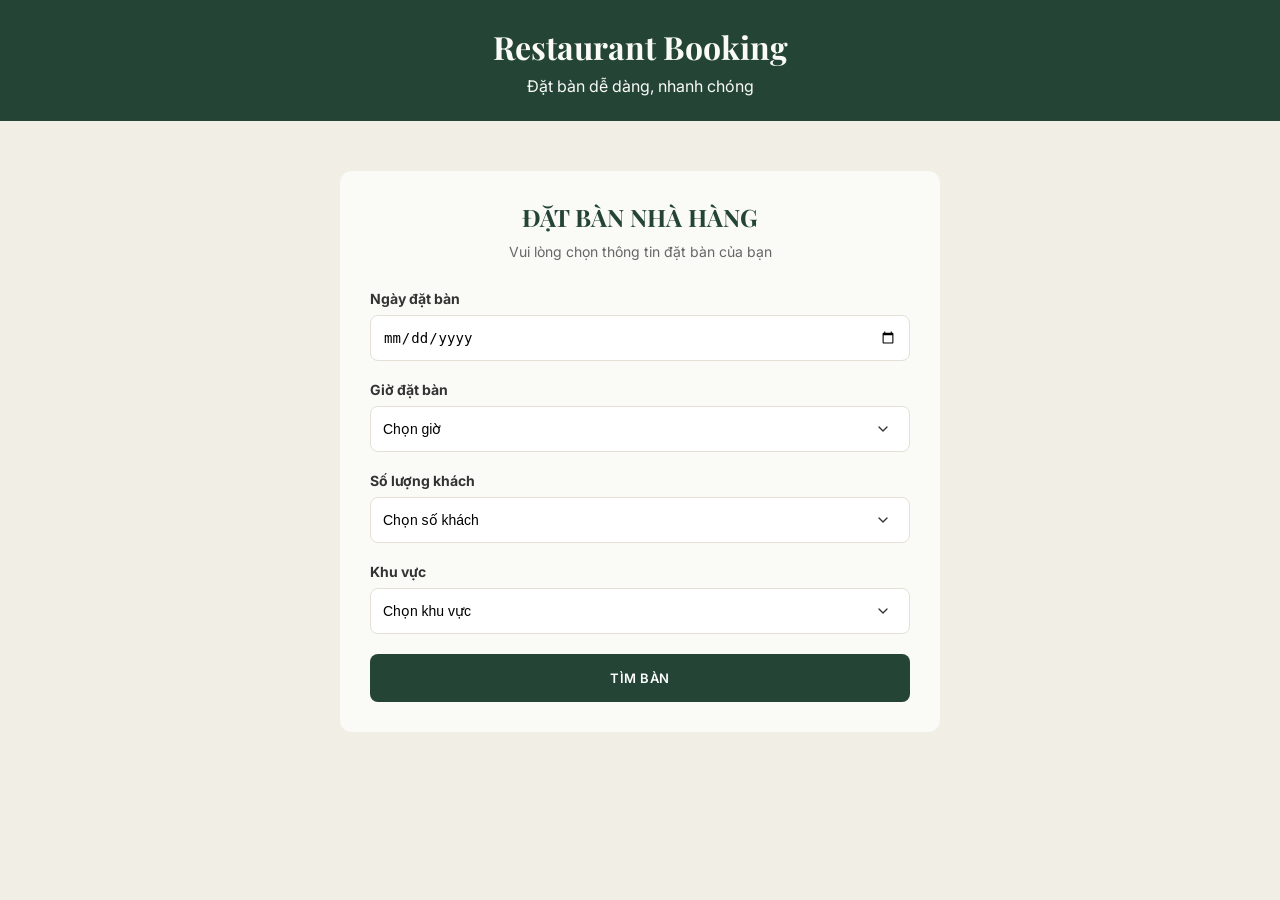
==== pages/booking.html @ fe709973 "Add files via upload" ====
<!DOCTYPE html>
<html lang="vi">
<head>
    <meta charset="UTF-8">
    <meta name="viewport" content="width=device-width, initial-scale=1.0">
    <title>Đặt bàn - Restaurant Booking</title>

    <link rel="stylesheet" href="../css/style.css">
</head>

<body>

    <header class="booking-header">
        <h1>Restaurant Booking</h1>
        <p>Đặt bàn dễ dàng, nhanh chóng</p>
    </header>

    <main class="booking-container">

        <div class="booking-title">
            <h2>ĐẶT BÀN NHÀ HÀNG</h2>
            <p>Vui lòng chọn thông tin đặt bàn của bạn</p>
        </div>

        <form class="booking-form">

            <div class="form-group">
                <label for="booking-date">Ngày đặt bàn</label>
                <input type="date" id="booking-date">
            </div>

            <div class="form-group">
                <label for="booking-time">Giờ đặt bàn</label>
                <select id="booking-time">
                    <option value="">Chọn giờ</option>
                    <option>10:00</option>
                    <option>11:00</option>
                    <option>12:00</option>
                    <option>13:00</option>
                    <option>17:00</option>
                    <option>18:00</option>
                    <option>19:00</option>
                    <option>20:00</option>
                </select>
            </div>

            <div class="form-group">
                <label for="guest-number">Số lượng khách</label>
                <select id="guest-number">
                    <option value="">Chọn số khách</option>
                    <option>1 - 2 người</option>
                    <option>3 - 4 người</option>
                    <option>5 - 6 người</option>
                    <option>7 - 8 người</option>
                    <option>Trên 8 người</option>
                </select>
            </div>

            <div class="form-group">
                <label for="booking-area">Khu vực</label>
                <select id="booking-area">
                    <option value="">Chọn khu vực</option>
                    <option>Trong nhà</option>
                    <option>Ngoài trời</option>
                    <option>Phòng riêng</option>
                </select>
            </div>

            <button type="button" class="search-btn">
                TÌM BÀN
            </button>

        </form>

    </main>

    <script src="../js/app.js"></script>
    <script src="../js/booking.js"></script>

</body>
</html>
---- css/style.css ----
@import url('https://fonts.googleapis.com/css2?family=Inter:wght@400;500;600;700&family=Playfair+Display:wght@400;500;600;700&display=swap');

/* Cai dat chung */
* {
    margin: 0;
    padding: 0;
    box-sizing: border-box;
}

body {
    font-family: 'Inter', sans-serif;
    background-color: #F1EEE5;
    color: #333333;
}

/* Phan dau trang */
header {
    background-color: #244536;
    color: white;
    text-align: center;
    padding: 25px;
}

header h1 {
    margin-bottom: 8px;
}

/* Noi dung chinh */
.welcome {
    text-align: center;
    padding: 100px 20px;
}

.welcome h2 {
    color: #244536;
    margin-bottom: 15px;
}

.welcome p {
    margin-bottom: 30px;
}

/* Nut dat ban */
.btn {
    display: inline-block;
    background-color: #244536;
    color: white;
    padding: 14px 28px;
    text-decoration: none;
    border-radius: 8px;
}

.btn:hover {
    background-color: #365C49;
}


/* Giao dien UI-01: Booking Screen */

.booking-header {
    background-color: #244536;
    color: #FAFAF7;
    padding: 25px;
    text-align: center;
}

.booking-header h1 {
    font-family: 'Playfair Display', serif;
    margin-bottom: 8px;
}

.booking-container {
    max-width: 600px;
    margin: 50px auto;
    padding: 30px;
    background-color: #FAFAF7;
    border-radius: 12px;
}

.booking-title {
    text-align: center;
    margin-bottom: 30px;
}

.booking-title h2 {
    color: #244536;
    font-family: 'Playfair Display', serif;
    margin-bottom: 10px;
}

.booking-title p {
    color: #666666;
    font-size: 14px;
}

.booking-form {
    display: flex;
    flex-direction: column;
    gap: 20px;
}

.form-group {
    display: flex;
    flex-direction: column;
    gap: 8px;
}

.form-group label {
    font-size: 14px;
    font-weight: bold;
}

.form-group input,
.form-group select {
    width: 100%;
    height: 46px;
    padding: 0 12px;
    border: 1px solid #E5E0D6;
    border-radius: 8px;
    background-color: #FFFFFF;
    font-size: 14px;
}

.search-btn {
    width: 100%;
    height: 48px;
    padding: 0 16px;
    border: none;
    border-radius: 8px;
    background-color: #244536;
    color: white;
    font-family: 'Inter', sans-serif;
    font-size: 13px;
    font-weight: 600;
    letter-spacing: 0.5px;
    cursor: pointer;
    display: flex;
    align-items: center;
    justify-content: center;
}

.search-btn:hover {
    background-color: #365C49;
}


.search-btn:hover {
    background-color: #365C49;
}

/* Hien thi tren dien thoai */

@media (max-width: 600px) {
    .booking-container {
        margin: 25px 16px;
        padding: 22px 16px;
    }

    .booking-title h2 {
        font-size: 20px;
    }
}

.form-group select {
    appearance: none;
    -webkit-appearance: none;
    background-image: url("data:image/svg+xml,%3Csvg xmlns='http://www.w3.org/2000/svg' width='16' height='16' viewBox='0 0 24 24' fill='none' stroke='%23333333' stroke-width='2' stroke-linecap='round' stroke-linejoin='round'%3E%3Cpath d='m6 9 6 6 6-6'/%3E%3C/svg%3E");
    background-repeat: no-repeat;
    background-position: right 18px center;
    background-size: 16px;
    padding-right: 40px;
}


/* Giao dien UI-02: Table Map */

.map-container {
    width: calc(100% - 80px);
    max-width: 1000px;
    box-sizing: border-box;
    margin: 40px auto;
    padding: 35px 45px;
    background-color: #FAFAF7;
    border-radius: 12px;
}

.map-title {
    text-align: center;
    margin-bottom: 25px;
}

.map-title h2 {
    color: #244536;
    margin-bottom: 10px;
    font-family: 'Playfair Display', serif;
}

.map-title p {
    color: #666666;
    font-size: 14px;
}

/* Chu thich mau sac */
.table-legend {
    display: flex;
    justify-content: center;
    flex-wrap: wrap;
    gap: 20px;
    margin-bottom: 30px;
    font-size: 13px;
}

.table-legend span {
    display: flex;
    align-items: center;
    gap: 6px;
}

.table-legend i {
    width: 12px;
    height: 12px;
    border-radius: 50%;
}

.green { background-color: #2E9D58; }
.yellow { background-color: #EABF32; }
.red { background-color: #D94343; }

/* Cac ban */
.table-list {
    width: 100%;
    min-height: 400px;
    box-sizing: border-box;

    display: grid;
    grid-template-columns: repeat(3, 1fr);
    grid-template-rows: repeat(3, 1fr);

    justify-items: center;
    align-items: center;

    column-gap: 30px;
    row-gap: 25px;
    padding: 25px 60px;
}

.table {
    width: 100px;
    height: 72px;
    box-sizing: border-box;

    display: flex;
    justify-content: center;
    align-items: center;

    padding: 0;
    border-radius: 10px;

    font-family: 'Inter', sans-serif;
    font-size: 14px;
    font-weight: 600;
    cursor: pointer;
}

.table small {
    display: block;
    margin-top: 5px;
    font-size: 12px;
    font-weight: normal;
}

.available { background-color: #2E9D58; }
.reserved {
    background-color: #EABF32;
    cursor: not-allowed;
}
.occupied {
    background-color: #D94343;
    cursor: not-allowed;
}

.table.selected {
    outline: 3px solid #244536;
    outline-offset: 3px;
}

/* Thong tin ban */
.selected-table {
    margin-top: 35px;
    padding: 20px;
    background-color: #F1EEE5;
    border-radius: 10px;
}

.selected-table h3 {
    color: #244536;
    margin-bottom: 12px;
    font-family: 'Playfair Display', serif;
}

.selected-table p {
    margin-bottom: 20px;
    font-size: 14px;
}

#continue-btn {
    width: 100%;
    height: 54px;
    margin-top: 22px;

    border: none;
    border-radius: 9px;

    background: #244536;
    color: #FFFFFF;

    font-family: 'Inter', sans-serif;
    font-size: 14px;
    font-weight: 700;
    letter-spacing: 0.8px;

    cursor: pointer;
    box-shadow: 0 4px 10px rgba(36, 69, 54, 0.18);
    transition: all 0.2s ease;
}

#continue-btn:hover {
    background: #355E49;
    transform: translateY(-2px);
    box-shadow: 0 6px 14px rgba(36, 69, 54, 0.25);
}

#continue-btn:active {
    transform: translateY(0);
    box-shadow: none;
}

#continue-btn:disabled {
    background: #A9B2AC;
    cursor: not-allowed;
    box-shadow: none;
}

/* Responsive */
@media (max-width: 600px) {
    .map-container {
        width: calc(100% - 24px);
        margin: 20px auto;
        padding: 20px 16px;
    }

    .table-list {
        min-height: 320px;
        padding: 20px 5px;
        gap: 15px;
    }

    .table {
        width: 72px;
        height: 54px;
    }
}


/* Giao dien UI-03: Reservation Form */

.reservation-container {
    max-width: 600px;
    margin: 40px auto;
    padding: 30px;
    background-color: #FAFAF7;
    border-radius: 12px;
}

.reservation-title {
    text-align: center;
    margin-bottom: 25px;
}

.reservation-title h2 {
    color: #244536;
    font-family: 'Playfair Display', serif;
    margin-bottom: 10px;
}

.reservation-title p {
    color: #666666;
    font-size: 14px;
}

.table-detail {
    background-color: #F1EEE5;
    padding: 18px;
    border-radius: 8px;
    margin-bottom: 25px;
}

.table-detail h3 {
    color: #244536;
    margin-bottom: 8px;
    font-family: 'Playfair Display', serif;
}

.table-detail p {
    font-size: 14px;
}

.form-group textarea {
    width: 100%;
    padding: 12px;
    border: 1px solid #E5E0D6;
    border-radius: 8px;
    font-family: 'Inter', sans-serif;
    font-size: 14px;
    resize: vertical;
    margin-bottom: 12px;
}

@media (max-width: 600px) {
    .reservation-container {
        margin: 25px 16px;
        padding: 22px 16px;
    }
}


/* Giao dien UI-04: Confirmation */

.confirmation-container {
    max-width: 600px;
    margin: 40px auto;
    padding: 30px;
    background-color: #FAFAF7;
    border-radius: 12px;
    text-align: center;
}

.success-icon {
    width: 55px;
    height: 55px;
    margin: 0 auto 15px;
    background-color: #2E9D58;
    color: white;
    border-radius: 50%;
    font-size: 32px;
    display: flex;
    align-items: center;
    justify-content: center;
}

.confirmation-title h2 {
    color: #244536;
    font-family: 'Playfair Display', serif;
    margin-bottom: 10px;
}

.confirmation-title p {
    font-size: 14px;
    color: #666666;
}

.qr-section {
    margin: 25px 0;
    padding: 20px;
    background-color: #F1EEE5;
    border-radius: 10px;
}

.qr-section h3,
.confirmation-info h3 {
    color: #244536;
    font-family: 'Playfair Display', serif;
    margin-bottom: 15px;
}

.qr-section img {
    width: 170px;
    height: 170px;
    margin: 10px auto;
    display: block;
}

.qr-section p {
    font-size: 13px;
    margin-bottom: 5px;
}

.confirmation-info {
    text-align: left;
    padding: 20px;
    border: 1px solid #E5E0D6;
    border-radius: 10px;
}

.confirmation-info p {
    font-size: 14px;
    margin: 12px 0;
}

.confirmation-buttons {
    display: flex;
    flex-direction: column;
    gap: 12px;
    margin-top: 25px;
}

.confirmation-buttons .search-btn {
    text-decoration: none;
}

.home-btn {
    display: flex;
    align-items: center;
    justify-content: center;
    height: 48px;
    border: 1px solid #244536;
    border-radius: 8px;
    color: #244536;
    text-decoration: none;
    font-size: 13px;
    font-weight: 600;
}

@media (max-width: 600px) {
    .confirmation-container {
        margin: 25px 16px;
        padding: 22px 16px;
    }
}


/* Giao dien UI-05: My Reservation */

.my-reservation-container {
    max-width: 600px;
    margin: 40px auto;
    padding: 30px;
    background-color: #FAFAF7;
    border-radius: 12px;
}

.my-reservation-title {
    text-align: center;
    margin-bottom: 25px;
}

.my-reservation-title h2 {
    color: #244536;
    font-family: 'Playfair Display', serif;
    margin-bottom: 10px;
}

.my-reservation-title p {
    color: #666666;
    font-size: 14px;
}

.reservation-result {
    display: none;
    margin-top: 25px;
    padding: 20px;
    background-color: #F1EEE5;
    border-radius: 10px;
}

.reservation-result h3 {
    color: #244536;
    font-family: 'Playfair Display', serif;
    margin-bottom: 15px;
}

.reservation-result p {
    font-size: 14px;
    margin: 12px 0;
}

.reservation-actions {
    display: flex;
    flex-direction: column;
    gap: 12px;
    margin-top: 20px;
}

.reservation-actions button {
    height: 46px;
    border: none;
    border-radius: 8px;
    background-color: #244536;
    color: white;
    font-family: 'Inter', sans-serif;
    font-size: 13px;
    font-weight: 600;
    cursor: pointer;
}

.reservation-actions button:last-child {
    background-color: #D94343;
}

.reservation-note {
    margin-top: 20px;
    color: #777777;
    font-size: 12px;
    line-height: 1.6;
}

#search-message {
    margin-top: 15px;
    font-size: 14px;
    text-align: center;
}

@media (max-width: 600px) {
    .my-reservation-container {
        margin: 25px 16px;
        padding: 22px 16px;
    }
}

#search-reservation label {
    display: block;
    margin-top: 8px;
    margin-bottom: 8px;
}

#search-reservation button {
    margin-top: 12px;
}

.reservation-container .form-group label {
    position: relative;
    top: 5px;
}



/* UI-06: Staff Booking Management */

.management-container {
    width: calc(100% - 40px);
    max-width: 305px;
    margin: 25px auto;
    padding: 25px 13px 16px;
    box-sizing: border-box;
    background: #F1EEE5;
}

/* Header */

.management-header {
    display: block;
    width: 100%;
    margin: 0 0 16px;
    padding: 0;
    background: transparent;
    border: none;
    text-align: center;
}

.management-header h1 {
    font-family: 'Playfair Display', serif;
    font-size: 18px;
    font-weight: 600;
    color: #244536;
    margin: 0;
    padding: 0;
    background: transparent;
}

/* Thống kê */

.management-stats {
    display: grid;
    grid-template-columns: repeat(2, minmax(0, 1fr));
    gap: 16px 12px;
    margin-bottom: 12px;
}

.stat-card {
    min-width: 0;
    height: 66px;
    box-sizing: border-box;
    padding: 12px;
    background: #FAFAF7;
    border: 1px solid #E5E0D6;
    border-radius: 10px;
    display: flex;
    flex-direction: column;
    justify-content: space-between;
}

.stat-card p {
    margin: 0;
    color: #333;
    font-family: 'Playfair Display', serif;
    font-size: 12px;
}

.stat-card strong {
    color: #244536;
    font-size: 17px;
    font-weight: 600;
}

/* Khung tìm kiếm */

.management-search-box {
    padding: 12px 10px 14px;
    background: #FAFAF7;
    border: 1px solid #999;
    border-radius: 8px;
    margin-bottom: 20px;
}

.management-search-box h2 {
    font-family: 'Playfair Display', serif;
    font-size: 13px;
    font-weight: 500;
    color: #333;
    margin: 0 0 10px;
}

.management-search-fields {
    display: flex;
    flex-direction: column;
    gap: 8px;
}

.management-search-fields input,
.management-search-fields select {
    width: 100%;
    height: 40px;
    box-sizing: border-box;
    padding: 0 10px;
    border: 1px solid #AAA;
    border-radius: 7px;
    background: white;
    color: #333;
    font-family: 'Inter', sans-serif;
    font-size: 12px;
    outline: none;
}

.management-search-fields input:focus,
.management-search-fields select:focus {
    border-color: #244536;
}

/* Nút tìm kiếm */

#staff-search-btn {
    display: block;
    width: 156px;
    height: 32px;
    margin: 10px auto 0;
    border: none;
    border-radius: 7px;
    background: #244536;
    color: white;
    font-family: 'Inter', sans-serif;
    font-size: 12px;
    font-weight: 600;
    cursor: pointer;
}

#staff-search-btn:hover {
    background: #355E49;
}

/* Kết quả đặt bàn */

.staff-results {
    display: block;
    margin: 0 3px 10px;
}

.booking-card {
    padding: 12px 18px;
    background: #FAFAF7;
    border: 1px solid #E5E0D6;
    border-radius: 10px;
}

.booking-card-header {
    display: flex;
    justify-content: space-between;
    align-items: center;
    gap: 8px;
    padding-bottom: 10px;
    margin-bottom: 8px;
    border-bottom: 2px solid #C8C3B9;
}

.booking-card-header > span:first-child {
    color: #999;
    font-size: 12px;
    font-style: italic;
}

.booking-status {
    padding: 5px 10px;
    border-radius: 20px;
    font-size: 9px;
    font-weight: 600;
    white-space: nowrap;
}

.confirmed {
    background: #D8F0DF;
    color: #23743B;
}

.using {
    background: #F8DADA;
    color: #B52F2F;
}

.waiting {
    background: #FFF0BD;
    color: #8A6800;
}

.booking-card-body {
    display: flex;
    flex-direction: column;
    gap: 7px;
}

.booking-info-row {
    display: flex;
    justify-content: space-between;
    gap: 8px;
    font-size: 10px;
}

.booking-info-row span {
    color: #333;
}

.booking-info-row strong {
    color: #244536;
    text-align: right;
    font-weight: 500;
    overflow-wrap: anywhere;
}

#staff-no-result {
    display: none;
    padding: 15px;
    background: #FAFAF7;
    border-radius: 8px;
    color: #D94343;
    font-size: 12px;
    text-align: center;
}

/* Nút mã QR */

.management-checkin {
    display: flex;
    justify-content: flex-start;
    margin: 0 5px;
}

.management-checkin .checkin-link {
    width: 117px;
    height: 48px;
    display: flex;
    justify-content: center;
    align-items: center;
    box-sizing: border-box;
    background: #244536;
    color: white;
    border-radius: 10px;
    text-decoration: none;
    font-family: 'Inter', sans-serif;
    font-size: 14px;
    font-weight: 600;
}

.management-checkin .checkin-link:hover {
    background: #355E49;
}

/* Responsive */

@media (max-width: 360px) {
    .management-container {
        width: calc(100% - 24px);
        padding: 22px 12px 15px;
    }

    .stat-card {
        padding: 10px;
    }

    .booking-card {
        padding: 12px;
    }
}


/* UI-07: QR Check-in */

.checkin-container {
    max-width: 850px;
    margin: 40px auto;
    padding: 35px;
    box-sizing: border-box;
    background: #FAFAF7;
    border-radius: 12px;
}

.checkin-header {
    margin-bottom: 30px;
}

.checkin-header h1 {
    font-family: 'Playfair Display', serif;
    font-size: 30px;
    color: #244536;
    margin: 0 0 10px;
}

.checkin-header p {
    color: #777;
    font-size: 14px;
    margin: 0;
}

/* Khu vực quét QR */

.checkin-scan-section h2,
.checkin-info-section h2 {
    font-family: 'Playfair Display', serif;
    color: #244536;
    font-size: 21px;
    margin-bottom: 20px;
}

.qr-scan-box {
    background: #F1EEE5;
    border-radius: 10px;
    padding: 25px;
    text-align: center;
}

.scan-frame {
    width: 230px;
    height: 190px;
    box-sizing: border-box;
    margin: 0 auto;
    position: relative;
    display: flex;
    flex-direction: column;
    justify-content: center;
    align-items: center;
    gap: 8px;
    background: #FAFAF7;
    border-radius: 8px;
}

.scan-icon span {
    font-size: 55px;
    color: #244536;
}

.scan-frame p {
    color: #777;
    font-size: 13px;
    margin: 0;
}

.corner {
    position: absolute;
    width: 25px;
    height: 25px;
    border-color: #244536;
    border-style: solid;
}

.top-left {
    top: 10px;
    left: 10px;
    border-width: 3px 0 0 3px;
}

.top-right {
    top: 10px;
    right: 10px;
    border-width: 3px 3px 0 0;
}

.bottom-left {
    bottom: 10px;
    left: 10px;
    border-width: 0 0 3px 3px;
}

.bottom-right {
    bottom: 10px;
    right: 10px;
    border-width: 0 3px 3px 0;
}

.scan-description {
    color: #777;
    font-size: 12px;
    margin: 15px 0 0;
}

/* Đường phân cách */

.checkin-divider {
    display: flex;
    align-items: center;
    gap: 15px;
    margin: 25px 0;
    color: #888;
    font-size: 11px;
    font-weight: 600;
}

.checkin-divider::before,
.checkin-divider::after {
    content: "";
    flex: 1;
    height: 1px;
    background: #E5E0D6;
}

/* Nhập mã */

.checkin-input-group {
    display: flex;
    gap: 12px;
}

.checkin-input-group input {
    flex: 1;
    min-width: 0;
    height: 46px;
    box-sizing: border-box;
    padding: 0 14px;
    border: 1px solid #E5E0D6;
    border-radius: 8px;
    font-family: 'Inter', sans-serif;
    font-size: 13px;
    outline: none;
}

.checkin-input-group input:focus {
    border-color: #244536;
}

#checkin-search-btn {
    width: 150px;
    height: 46px;
    border: none;
    border-radius: 8px;
    background: #244536;
    color: white;
    font-family: 'Inter', sans-serif;
    font-size: 12px;
    font-weight: 600;
    cursor: pointer;
}

#checkin-search-btn:hover {
    background: #355E49;
}

#checkin-message {
    display: none;
    color: #D94343;
    font-size: 13px;
    margin: 12px 0 0;
}

/* Thông tin khách hàng */

.checkin-info-section {
    display: block;
    margin-top: 35px;
}

.checkin-info-card {
    background: #F1EEE5;
    border: 1px solid #E5E0D6;
    border-radius: 10px;
    padding: 24px;
}

.checkin-info-header {
    display: flex;
    justify-content: space-between;
    align-items: center;
    gap: 12px;
    padding-bottom: 18px;
    border-bottom: 1px solid #D8D0C2;
    margin-bottom: 10px;
}

.checkin-info-header h3 {
    font-family: 'Playfair Display', serif;
    color: #244536;
    font-size: 19px;
    margin: 0;
}

#checkin-status {
    font-size: 12px;
    font-weight: 600;
    padding: 8px 14px;
    border-radius: 20px;
    white-space: nowrap;
}

.checkin-confirmed {
    background: #D8F0DF;
    color: #23743B;
}

.checkin-already {
    background: #F8DADA;
    color: #B52F2F;
}

.checkin-waiting {
    background: #FFF0BD;
    color: #8A6800;
}

.checkin-info-body {
    display: flex;
    flex-direction: column;
}

.checkin-info-row {
    display: flex;
    justify-content: space-between;
    align-items: center;
    gap: 15px;
    padding: 14px 0;
    border-bottom: 1px solid #E5E0D6;
    font-size: 14px;
}

.checkin-info-row span {
    color: #777;
}

.checkin-info-row strong {
    color: #333;
    text-align: right;
    overflow-wrap: anywhere;
}

#checkin-confirm-btn {
    width: 100%;
    height: 48px;
    margin-top: 22px;
    border: none;
    border-radius: 8px;
    background: #244536;
    color: white;
    font-family: 'Inter', sans-serif;
    font-size: 13px;
    font-weight: 600;
    cursor: pointer;
}

#checkin-confirm-btn:hover {
    background: #355E49;
}

#checkin-confirm-btn:disabled {
    background: #999;
    cursor: not-allowed;
}

/* Thành công */

.checkin-success {
    display: none;
    margin-top: 35px;
    padding: 30px 20px;
    background: #F1EEE5;
    border-radius: 10px;
    text-align: center;
}

.success-icon {
    width: 65px;
    height: 65px;
    margin: 0 auto 18px;
    display: flex;
    justify-content: center;
    align-items: center;
    border-radius: 50%;
    background: #D8F0DF;
    color: #23743B;
    font-size: 35px;
    font-weight: 600;
}

.checkin-success h2 {
    font-family: 'Playfair Display', serif;
    color: #244536;
    margin-bottom: 12px;
}

.checkin-success p {
    color: #666;
    font-size: 14px;
    line-height: 1.6;
}

.back-management-btn {
    display: flex;
    justify-content: center;
    align-items: center;
    width: 100%;
    height: 48px;
    margin-top: 25px;
    box-sizing: border-box;
    background: #244536;
    color: white;
    border-radius: 8px;
    text-decoration: none;
    font-family: 'Inter', sans-serif;
    font-size: 13px;
    font-weight: 600;
}

.checkin-back {
    margin-top: 25px;
}

.checkin-back a {
    color: #244536;
    font-size: 13px;
    text-decoration: none;
}

/* Responsive */

@media (max-width: 600px) {
    .checkin-container {
        margin: 20px 12px;
        padding: 22px 15px;
    }

    .checkin-input-group {
        flex-direction: column;
    }

    #checkin-search-btn {
        width: 100%;
    }

    .checkin-info-card {
        padding: 18px 14px;
    }

    .checkin-info-header {
        align-items: flex-start;
        flex-direction: column;
    }

    .checkin-info-row {
        font-size: 13px;
        gap: 10px;
    }
}



/* UI-07: Dieu chinh bo cuc */

.checkin-container {
    max-width: 850px;
    margin: 40px auto;
    padding: 35px;
    box-sizing: border-box;
    background: #FAFAF7;
    border-radius: 12px;
}

.checkin-container .checkin-header {
    display: block;
    width: 100%;
    height: auto;
    min-height: 0;
    padding: 0;
    margin: 0 0 30px;
    background: transparent;
    border: none;
    box-shadow: none;
}

.checkin-container .checkin-header h1 {
    display: block;
    position: static;
    width: auto;
    height: auto;
    padding: 0;
    margin: 0;
    background: transparent;
    border: none;
    box-shadow: none;

    font-family: 'Playfair Display', serif;
    font-size: 30px;
    font-weight: 600;
    line-height: 1.4;
    color: #244536;

    visibility: visible;
    opacity: 1;
}

.checkin-scan-section {
    margin-bottom: 28px;
}

.checkin-scan-section h2,
.checkin-info-section h2 {
    font-family: 'Playfair Display', serif;
    color: #244536;
    font-size: 20px;
    margin-bottom: 16px;
}

.qr-scan-box {
    background: #F1EEE5;
    padding: 25px;
    border-radius: 10px;
}

.checkin-input-section {
    margin-bottom: 30px;
}

.checkin-input-section label {
    display: block;
    color: #333;
    font-size: 14px;
    font-weight: 600;
    margin-bottom: 10px;
}

.checkin-info-section {
    display: block;
    margin-top: 30px;
}

.checkin-success-message {
    display: none;
    margin-top: 20px;
    color: #23743B;
    text-align: center;
    font-weight: 600;
}

@media(max-width: 600px) {
    .checkin-container {
        margin: 20px 12px;
        padding: 22px 15px;
    }
}

.checkin-info-title {
    font-family: 'Playfair Display', serif;
    color: #244536;
    font-size: 20px;
    margin: 0 0 20px;
    padding-bottom: 15px;
    border-bottom: 1px solid #D8D0C2;
}

.qr-section img {
    display: block;
    width: 200px;
    height: 200px;
    margin: 20px auto;
    object-fit: contain;
}

/* Background riêng cho UI-06 */
body.management-page {
    background-color: #F1EEE5;
}

/* Khung chính */
.management-container {
    background-color: #FAFAF7;
    border-radius: 12px;
    padding: 25px 13px 16px;
}
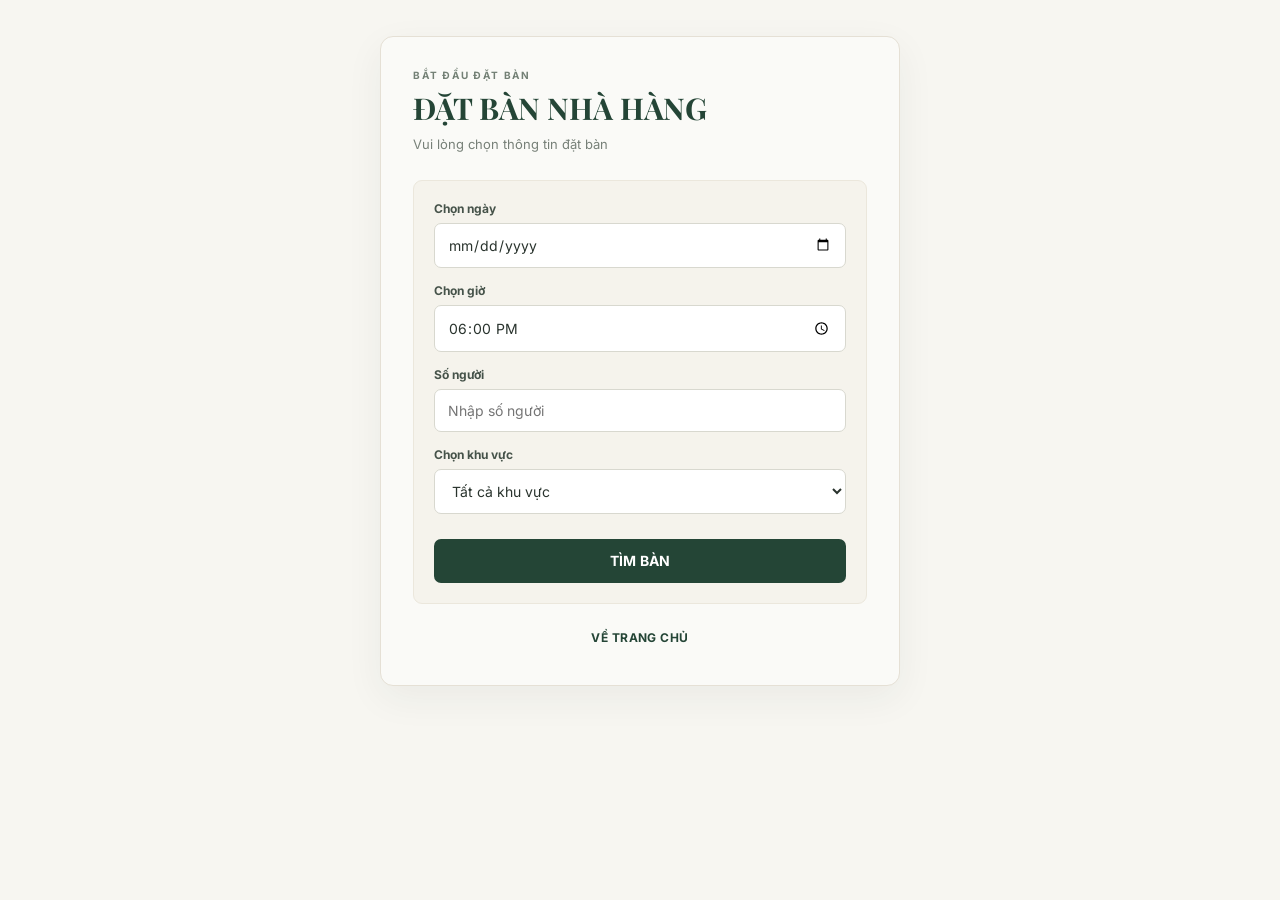
==== commit d667d459: "Update frontend, fix reservation page navigation" ====
--- a/pages/booking.html
+++ b/pages/booking.html
@@ -1,81 +1,13 @@
-<!DOCTYPE html>
-<html lang="vi">
-<head>
-    <meta charset="UTF-8">
-    <meta name="viewport" content="width=device-width, initial-scale=1.0">
-    <title>Đặt bàn - Restaurant Booking</title>
-
-    <link rel="stylesheet" href="../css/style.css">
-</head>
-
-<body>
-
-    <header class="booking-header">
-        <h1>Restaurant Booking</h1>
-        <p>Đặt bàn dễ dàng, nhanh chóng</p>
-    </header>
-
-    <main class="booking-container">
-
-        <div class="booking-title">
-            <h2>ĐẶT BÀN NHÀ HÀNG</h2>
-            <p>Vui lòng chọn thông tin đặt bàn của bạn</p>
-        </div>
-
-        <form class="booking-form">
-
-            <div class="form-group">
-                <label for="booking-date">Ngày đặt bàn</label>
-                <input type="date" id="booking-date">
-            </div>
-
-            <div class="form-group">
-                <label for="booking-time">Giờ đặt bàn</label>
-                <select id="booking-time">
-                    <option value="">Chọn giờ</option>
-                    <option>10:00</option>
-                    <option>11:00</option>
-                    <option>12:00</option>
-                    <option>13:00</option>
-                    <option>17:00</option>
-                    <option>18:00</option>
-                    <option>19:00</option>
-                    <option>20:00</option>
-                </select>
-            </div>
-
-            <div class="form-group">
-                <label for="guest-number">Số lượng khách</label>
-                <select id="guest-number">
-                    <option value="">Chọn số khách</option>
-                    <option>1 - 2 người</option>
-                    <option>3 - 4 người</option>
-                    <option>5 - 6 người</option>
-                    <option>7 - 8 người</option>
-                    <option>Trên 8 người</option>
-                </select>
-            </div>
-
-            <div class="form-group">
-                <label for="booking-area">Khu vực</label>
-                <select id="booking-area">
-                    <option value="">Chọn khu vực</option>
-                    <option>Trong nhà</option>
-                    <option>Ngoài trời</option>
-                    <option>Phòng riêng</option>
-                </select>
-            </div>
-
-            <button type="button" class="search-btn">
-                TÌM BÀN
-            </button>
-
-        </form>
-
-    </main>
-
-    <script src="../js/app.js"></script>
-    <script src="../js/booking.js"></script>
-
-</body>
-</html>
+<!DOCTYPE html>
+<html lang="vi">
+<head>
+  <meta charset="UTF-8">
+  <meta name="viewport" content="width=device-width, initial-scale=1.0">
+  <title>Tìm bàn</title>
+  <link rel="stylesheet" href="../css/style.css">
+</head>
+<body>
+  <div id="app"></div>
+  <script src="../js/app.js"></script>
+</body>
+</html>
--- a/css/style.css
+++ b/css/style.css
@@ -1,1400 +1,1232 @@
-@import url('https://fonts.googleapis.com/css2?family=Inter:wght@400;500;600;700&family=Playfair+Display:wght@400;500;600;700&display=swap');
-
-/* Cai dat chung */
-* {
-    margin: 0;
-    padding: 0;
-    box-sizing: border-box;
-}
-
-body {
-    font-family: 'Inter', sans-serif;
-    background-color: #F1EEE5;
-    color: #333333;
-}
-
-/* Phan dau trang */
-header {
-    background-color: #244536;
-    color: white;
-    text-align: center;
-    padding: 25px;
-}
-
-header h1 {
-    margin-bottom: 8px;
-}
-
-/* Noi dung chinh */
-.welcome {
-    text-align: center;
-    padding: 100px 20px;
-}
-
-.welcome h2 {
-    color: #244536;
-    margin-bottom: 15px;
-}
-
-.welcome p {
-    margin-bottom: 30px;
-}
-
-/* Nut dat ban */
-.btn {
-    display: inline-block;
-    background-color: #244536;
-    color: white;
-    padding: 14px 28px;
-    text-decoration: none;
-    border-radius: 8px;
-}
-
-.btn:hover {
-    background-color: #365C49;
-}
-
-
-/* Giao dien UI-01: Booking Screen */
-
-.booking-header {
-    background-color: #244536;
-    color: #FAFAF7;
-    padding: 25px;
-    text-align: center;
-}
-
-.booking-header h1 {
-    font-family: 'Playfair Display', serif;
-    margin-bottom: 8px;
-}
-
-.booking-container {
-    max-width: 600px;
-    margin: 50px auto;
-    padding: 30px;
-    background-color: #FAFAF7;
-    border-radius: 12px;
-}
-
-.booking-title {
-    text-align: center;
-    margin-bottom: 30px;
-}
-
-.booking-title h2 {
-    color: #244536;
-    font-family: 'Playfair Display', serif;
-    margin-bottom: 10px;
-}
-
-.booking-title p {
-    color: #666666;
-    font-size: 14px;
-}
-
-.booking-form {
-    display: flex;
-    flex-direction: column;
-    gap: 20px;
-}
-
-.form-group {
-    display: flex;
-    flex-direction: column;
-    gap: 8px;
-}
-
-.form-group label {
-    font-size: 14px;
-    font-weight: bold;
-}
-
-.form-group input,
-.form-group select {
-    width: 100%;
-    height: 46px;
-    padding: 0 12px;
-    border: 1px solid #E5E0D6;
-    border-radius: 8px;
-    background-color: #FFFFFF;
-    font-size: 14px;
-}
-
-.search-btn {
-    width: 100%;
-    height: 48px;
-    padding: 0 16px;
-    border: none;
-    border-radius: 8px;
-    background-color: #244536;
-    color: white;
-    font-family: 'Inter', sans-serif;
-    font-size: 13px;
-    font-weight: 600;
-    letter-spacing: 0.5px;
-    cursor: pointer;
-    display: flex;
-    align-items: center;
-    justify-content: center;
-}
-
-.search-btn:hover {
-    background-color: #365C49;
-}
-
-
-.search-btn:hover {
-    background-color: #365C49;
-}
-
-/* Hien thi tren dien thoai */
-
-@media (max-width: 600px) {
-    .booking-container {
-        margin: 25px 16px;
-        padding: 22px 16px;
-    }
-
-    .booking-title h2 {
-        font-size: 20px;
-    }
-}
-
-.form-group select {
-    appearance: none;
-    -webkit-appearance: none;
-    background-image: url("data:image/svg+xml,%3Csvg xmlns='http://www.w3.org/2000/svg' width='16' height='16' viewBox='0 0 24 24' fill='none' stroke='%23333333' stroke-width='2' stroke-linecap='round' stroke-linejoin='round'%3E%3Cpath d='m6 9 6 6 6-6'/%3E%3C/svg%3E");
-    background-repeat: no-repeat;
-    background-position: right 18px center;
-    background-size: 16px;
-    padding-right: 40px;
-}
-
-
-/* Giao dien UI-02: Table Map */
-
-.map-container {
-    width: calc(100% - 80px);
-    max-width: 1000px;
-    box-sizing: border-box;
-    margin: 40px auto;
-    padding: 35px 45px;
-    background-color: #FAFAF7;
-    border-radius: 12px;
-}
-
-.map-title {
-    text-align: center;
-    margin-bottom: 25px;
-}
-
-.map-title h2 {
-    color: #244536;
-    margin-bottom: 10px;
-    font-family: 'Playfair Display', serif;
-}
-
-.map-title p {
-    color: #666666;
-    font-size: 14px;
-}
-
-/* Chu thich mau sac */
-.table-legend {
-    display: flex;
-    justify-content: center;
-    flex-wrap: wrap;
-    gap: 20px;
-    margin-bottom: 30px;
-    font-size: 13px;
-}
-
-.table-legend span {
-    display: flex;
-    align-items: center;
-    gap: 6px;
-}
-
-.table-legend i {
-    width: 12px;
-    height: 12px;
-    border-radius: 50%;
-}
-
-.green { background-color: #2E9D58; }
-.yellow { background-color: #EABF32; }
-.red { background-color: #D94343; }
-
-/* Cac ban */
-.table-list {
-    width: 100%;
-    min-height: 400px;
-    box-sizing: border-box;
-
-    display: grid;
-    grid-template-columns: repeat(3, 1fr);
-    grid-template-rows: repeat(3, 1fr);
-
-    justify-items: center;
-    align-items: center;
-
-    column-gap: 30px;
-    row-gap: 25px;
-    padding: 25px 60px;
-}
-
-.table {
-    width: 100px;
-    height: 72px;
-    box-sizing: border-box;
-
-    display: flex;
-    justify-content: center;
-    align-items: center;
-
-    padding: 0;
-    border-radius: 10px;
-
-    font-family: 'Inter', sans-serif;
-    font-size: 14px;
-    font-weight: 600;
-    cursor: pointer;
-}
-
-.table small {
-    display: block;
-    margin-top: 5px;
-    font-size: 12px;
-    font-weight: normal;
-}
-
-.available { background-color: #2E9D58; }
-.reserved {
-    background-color: #EABF32;
-    cursor: not-allowed;
-}
-.occupied {
-    background-color: #D94343;
-    cursor: not-allowed;
-}
-
-.table.selected {
-    outline: 3px solid #244536;
-    outline-offset: 3px;
-}
-
-/* Thong tin ban */
-.selected-table {
-    margin-top: 35px;
-    padding: 20px;
-    background-color: #F1EEE5;
-    border-radius: 10px;
-}
-
-.selected-table h3 {
-    color: #244536;
-    margin-bottom: 12px;
-    font-family: 'Playfair Display', serif;
-}
-
-.selected-table p {
-    margin-bottom: 20px;
-    font-size: 14px;
-}
-
-#continue-btn {
-    width: 100%;
-    height: 54px;
-    margin-top: 22px;
-
-    border: none;
-    border-radius: 9px;
-
-    background: #244536;
-    color: #FFFFFF;
-
-    font-family: 'Inter', sans-serif;
-    font-size: 14px;
-    font-weight: 700;
-    letter-spacing: 0.8px;
-
-    cursor: pointer;
-    box-shadow: 0 4px 10px rgba(36, 69, 54, 0.18);
-    transition: all 0.2s ease;
-}
-
-#continue-btn:hover {
-    background: #355E49;
-    transform: translateY(-2px);
-    box-shadow: 0 6px 14px rgba(36, 69, 54, 0.25);
-}
-
-#continue-btn:active {
-    transform: translateY(0);
-    box-shadow: none;
-}
-
-#continue-btn:disabled {
-    background: #A9B2AC;
-    cursor: not-allowed;
-    box-shadow: none;
-}
-
-/* Responsive */
-@media (max-width: 600px) {
-    .map-container {
-        width: calc(100% - 24px);
-        margin: 20px auto;
-        padding: 20px 16px;
-    }
-
-    .table-list {
-        min-height: 320px;
-        padding: 20px 5px;
-        gap: 15px;
-    }
-
-    .table {
-        width: 72px;
-        height: 54px;
-    }
-}
-
-
-/* Giao dien UI-03: Reservation Form */
-
-.reservation-container {
-    max-width: 600px;
-    margin: 40px auto;
-    padding: 30px;
-    background-color: #FAFAF7;
-    border-radius: 12px;
-}
-
-.reservation-title {
-    text-align: center;
-    margin-bottom: 25px;
-}
-
-.reservation-title h2 {
-    color: #244536;
-    font-family: 'Playfair Display', serif;
-    margin-bottom: 10px;
-}
-
-.reservation-title p {
-    color: #666666;
-    font-size: 14px;
-}
-
-.table-detail {
-    background-color: #F1EEE5;
-    padding: 18px;
-    border-radius: 8px;
-    margin-bottom: 25px;
-}
-
-.table-detail h3 {
-    color: #244536;
-    margin-bottom: 8px;
-    font-family: 'Playfair Display', serif;
-}
-
-.table-detail p {
-    font-size: 14px;
-}
-
-.form-group textarea {
-    width: 100%;
-    padding: 12px;
-    border: 1px solid #E5E0D6;
-    border-radius: 8px;
-    font-family: 'Inter', sans-serif;
-    font-size: 14px;
-    resize: vertical;
-    margin-bottom: 12px;
-}
-
-@media (max-width: 600px) {
-    .reservation-container {
-        margin: 25px 16px;
-        padding: 22px 16px;
-    }
-}
-
-
-/* Giao dien UI-04: Confirmation */
-
-.confirmation-container {
-    max-width: 600px;
-    margin: 40px auto;
-    padding: 30px;
-    background-color: #FAFAF7;
-    border-radius: 12px;
-    text-align: center;
-}
-
-.success-icon {
-    width: 55px;
-    height: 55px;
-    margin: 0 auto 15px;
-    background-color: #2E9D58;
-    color: white;
-    border-radius: 50%;
-    font-size: 32px;
-    display: flex;
-    align-items: center;
-    justify-content: center;
-}
-
-.confirmation-title h2 {
-    color: #244536;
-    font-family: 'Playfair Display', serif;
-    margin-bottom: 10px;
-}
-
-.confirmation-title p {
-    font-size: 14px;
-    color: #666666;
-}
-
-.qr-section {
-    margin: 25px 0;
-    padding: 20px;
-    background-color: #F1EEE5;
-    border-radius: 10px;
-}
-
-.qr-section h3,
-.confirmation-info h3 {
-    color: #244536;
-    font-family: 'Playfair Display', serif;
-    margin-bottom: 15px;
-}
-
-.qr-section img {
-    width: 170px;
-    height: 170px;
-    margin: 10px auto;
-    display: block;
-}
-
-.qr-section p {
-    font-size: 13px;
-    margin-bottom: 5px;
-}
-
-.confirmation-info {
-    text-align: left;
-    padding: 20px;
-    border: 1px solid #E5E0D6;
-    border-radius: 10px;
-}
-
-.confirmation-info p {
-    font-size: 14px;
-    margin: 12px 0;
-}
-
-.confirmation-buttons {
-    display: flex;
-    flex-direction: column;
-    gap: 12px;
-    margin-top: 25px;
-}
-
-.confirmation-buttons .search-btn {
-    text-decoration: none;
-}
-
-.home-btn {
-    display: flex;
-    align-items: center;
-    justify-content: center;
-    height: 48px;
-    border: 1px solid #244536;
-    border-radius: 8px;
-    color: #244536;
-    text-decoration: none;
-    font-size: 13px;
-    font-weight: 600;
-}
-
-@media (max-width: 600px) {
-    .confirmation-container {
-        margin: 25px 16px;
-        padding: 22px 16px;
-    }
-}
-
-
-/* Giao dien UI-05: My Reservation */
-
-.my-reservation-container {
-    max-width: 600px;
-    margin: 40px auto;
-    padding: 30px;
-    background-color: #FAFAF7;
-    border-radius: 12px;
-}
-
-.my-reservation-title {
-    text-align: center;
-    margin-bottom: 25px;
-}
-
-.my-reservation-title h2 {
-    color: #244536;
-    font-family: 'Playfair Display', serif;
-    margin-bottom: 10px;
-}
-
-.my-reservation-title p {
-    color: #666666;
-    font-size: 14px;
-}
-
-.reservation-result {
-    display: none;
-    margin-top: 25px;
-    padding: 20px;
-    background-color: #F1EEE5;
-    border-radius: 10px;
-}
-
-.reservation-result h3 {
-    color: #244536;
-    font-family: 'Playfair Display', serif;
-    margin-bottom: 15px;
-}
-
-.reservation-result p {
-    font-size: 14px;
-    margin: 12px 0;
-}
-
-.reservation-actions {
-    display: flex;
-    flex-direction: column;
-    gap: 12px;
-    margin-top: 20px;
-}
-
-.reservation-actions button {
-    height: 46px;
-    border: none;
-    border-radius: 8px;
-    background-color: #244536;
-    color: white;
-    font-family: 'Inter', sans-serif;
-    font-size: 13px;
-    font-weight: 600;
-    cursor: pointer;
-}
-
-.reservation-actions button:last-child {
-    background-color: #D94343;
-}
-
-.reservation-note {
-    margin-top: 20px;
-    color: #777777;
-    font-size: 12px;
-    line-height: 1.6;
-}
-
-#search-message {
-    margin-top: 15px;
-    font-size: 14px;
-    text-align: center;
-}
-
-@media (max-width: 600px) {
-    .my-reservation-container {
-        margin: 25px 16px;
-        padding: 22px 16px;
-    }
-}
-
-#search-reservation label {
-    display: block;
-    margin-top: 8px;
-    margin-bottom: 8px;
-}
-
-#search-reservation button {
-    margin-top: 12px;
-}
-
-.reservation-container .form-group label {
-    position: relative;
-    top: 5px;
-}
-
-
-
-/* UI-06: Staff Booking Management */
-
-.management-container {
-    width: calc(100% - 40px);
-    max-width: 305px;
-    margin: 25px auto;
-    padding: 25px 13px 16px;
-    box-sizing: border-box;
-    background: #F1EEE5;
-}
-
-/* Header */
-
-.management-header {
-    display: block;
-    width: 100%;
-    margin: 0 0 16px;
-    padding: 0;
-    background: transparent;
-    border: none;
-    text-align: center;
-}
-
-.management-header h1 {
-    font-family: 'Playfair Display', serif;
-    font-size: 18px;
-    font-weight: 600;
-    color: #244536;
-    margin: 0;
-    padding: 0;
-    background: transparent;
-}
-
-/* Thống kê */
-
-.management-stats {
-    display: grid;
-    grid-template-columns: repeat(2, minmax(0, 1fr));
-    gap: 16px 12px;
-    margin-bottom: 12px;
-}
-
-.stat-card {
-    min-width: 0;
-    height: 66px;
-    box-sizing: border-box;
-    padding: 12px;
-    background: #FAFAF7;
-    border: 1px solid #E5E0D6;
-    border-radius: 10px;
-    display: flex;
-    flex-direction: column;
-    justify-content: space-between;
-}
-
-.stat-card p {
-    margin: 0;
-    color: #333;
-    font-family: 'Playfair Display', serif;
-    font-size: 12px;
-}
-
-.stat-card strong {
-    color: #244536;
-    font-size: 17px;
-    font-weight: 600;
-}
-
-/* Khung tìm kiếm */
-
-.management-search-box {
-    padding: 12px 10px 14px;
-    background: #FAFAF7;
-    border: 1px solid #999;
-    border-radius: 8px;
-    margin-bottom: 20px;
-}
-
-.management-search-box h2 {
-    font-family: 'Playfair Display', serif;
-    font-size: 13px;
-    font-weight: 500;
-    color: #333;
-    margin: 0 0 10px;
-}
-
-.management-search-fields {
-    display: flex;
-    flex-direction: column;
-    gap: 8px;
-}
-
-.management-search-fields input,
-.management-search-fields select {
-    width: 100%;
-    height: 40px;
-    box-sizing: border-box;
-    padding: 0 10px;
-    border: 1px solid #AAA;
-    border-radius: 7px;
-    background: white;
-    color: #333;
-    font-family: 'Inter', sans-serif;
-    font-size: 12px;
-    outline: none;
-}
-
-.management-search-fields input:focus,
-.management-search-fields select:focus {
-    border-color: #244536;
-}
-
-/* Nút tìm kiếm */
-
-#staff-search-btn {
-    display: block;
-    width: 156px;
-    height: 32px;
-    margin: 10px auto 0;
-    border: none;
-    border-radius: 7px;
-    background: #244536;
-    color: white;
-    font-family: 'Inter', sans-serif;
-    font-size: 12px;
-    font-weight: 600;
-    cursor: pointer;
-}
-
-#staff-search-btn:hover {
-    background: #355E49;
-}
-
-/* Kết quả đặt bàn */
-
-.staff-results {
-    display: block;
-    margin: 0 3px 10px;
-}
-
-.booking-card {
-    padding: 12px 18px;
-    background: #FAFAF7;
-    border: 1px solid #E5E0D6;
-    border-radius: 10px;
-}
-
-.booking-card-header {
-    display: flex;
-    justify-content: space-between;
-    align-items: center;
-    gap: 8px;
-    padding-bottom: 10px;
-    margin-bottom: 8px;
-    border-bottom: 2px solid #C8C3B9;
-}
-
-.booking-card-header > span:first-child {
-    color: #999;
-    font-size: 12px;
-    font-style: italic;
-}
-
-.booking-status {
-    padding: 5px 10px;
-    border-radius: 20px;
-    font-size: 9px;
-    font-weight: 600;
-    white-space: nowrap;
-}
-
-.confirmed {
-    background: #D8F0DF;
-    color: #23743B;
-}
-
-.using {
-    background: #F8DADA;
-    color: #B52F2F;
-}
-
-.waiting {
-    background: #FFF0BD;
-    color: #8A6800;
-}
-
-.booking-card-body {
-    display: flex;
-    flex-direction: column;
-    gap: 7px;
-}
-
-.booking-info-row {
-    display: flex;
-    justify-content: space-between;
-    gap: 8px;
-    font-size: 10px;
-}
-
-.booking-info-row span {
-    color: #333;
-}
-
-.booking-info-row strong {
-    color: #244536;
-    text-align: right;
-    font-weight: 500;
-    overflow-wrap: anywhere;
-}
-
-#staff-no-result {
-    display: none;
-    padding: 15px;
-    background: #FAFAF7;
-    border-radius: 8px;
-    color: #D94343;
-    font-size: 12px;
-    text-align: center;
-}
-
-/* Nút mã QR */
-
-.management-checkin {
-    display: flex;
-    justify-content: flex-start;
-    margin: 0 5px;
-}
-
-.management-checkin .checkin-link {
-    width: 117px;
-    height: 48px;
-    display: flex;
-    justify-content: center;
-    align-items: center;
-    box-sizing: border-box;
-    background: #244536;
-    color: white;
-    border-radius: 10px;
-    text-decoration: none;
-    font-family: 'Inter', sans-serif;
-    font-size: 14px;
-    font-weight: 600;
-}
-
-.management-checkin .checkin-link:hover {
-    background: #355E49;
-}
-
-/* Responsive */
-
-@media (max-width: 360px) {
-    .management-container {
-        width: calc(100% - 24px);
-        padding: 22px 12px 15px;
-    }
-
-    .stat-card {
-        padding: 10px;
-    }
-
-    .booking-card {
-        padding: 12px;
-    }
-}
-
-
-/* UI-07: QR Check-in */
-
-.checkin-container {
-    max-width: 850px;
-    margin: 40px auto;
-    padding: 35px;
-    box-sizing: border-box;
-    background: #FAFAF7;
-    border-radius: 12px;
-}
-
-.checkin-header {
-    margin-bottom: 30px;
-}
-
-.checkin-header h1 {
-    font-family: 'Playfair Display', serif;
-    font-size: 30px;
-    color: #244536;
-    margin: 0 0 10px;
-}
-
-.checkin-header p {
-    color: #777;
-    font-size: 14px;
-    margin: 0;
-}
-
-/* Khu vực quét QR */
-
-.checkin-scan-section h2,
-.checkin-info-section h2 {
-    font-family: 'Playfair Display', serif;
-    color: #244536;
-    font-size: 21px;
-    margin-bottom: 20px;
-}
-
-.qr-scan-box {
-    background: #F1EEE5;
-    border-radius: 10px;
-    padding: 25px;
-    text-align: center;
-}
-
-.scan-frame {
-    width: 230px;
-    height: 190px;
-    box-sizing: border-box;
-    margin: 0 auto;
-    position: relative;
-    display: flex;
-    flex-direction: column;
-    justify-content: center;
-    align-items: center;
-    gap: 8px;
-    background: #FAFAF7;
-    border-radius: 8px;
-}
-
-.scan-icon span {
-    font-size: 55px;
-    color: #244536;
-}
-
-.scan-frame p {
-    color: #777;
-    font-size: 13px;
-    margin: 0;
-}
-
-.corner {
-    position: absolute;
-    width: 25px;
-    height: 25px;
-    border-color: #244536;
-    border-style: solid;
-}
-
-.top-left {
-    top: 10px;
-    left: 10px;
-    border-width: 3px 0 0 3px;
-}
-
-.top-right {
-    top: 10px;
-    right: 10px;
-    border-width: 3px 3px 0 0;
-}
-
-.bottom-left {
-    bottom: 10px;
-    left: 10px;
-    border-width: 0 0 3px 3px;
-}
-
-.bottom-right {
-    bottom: 10px;
-    right: 10px;
-    border-width: 0 3px 3px 0;
-}
-
-.scan-description {
-    color: #777;
-    font-size: 12px;
-    margin: 15px 0 0;
-}
-
-/* Đường phân cách */
-
-.checkin-divider {
-    display: flex;
-    align-items: center;
-    gap: 15px;
-    margin: 25px 0;
-    color: #888;
-    font-size: 11px;
-    font-weight: 600;
-}
-
-.checkin-divider::before,
-.checkin-divider::after {
-    content: "";
-    flex: 1;
-    height: 1px;
-    background: #E5E0D6;
-}
-
-/* Nhập mã */
-
-.checkin-input-group {
-    display: flex;
-    gap: 12px;
-}
-
-.checkin-input-group input {
-    flex: 1;
-    min-width: 0;
-    height: 46px;
-    box-sizing: border-box;
-    padding: 0 14px;
-    border: 1px solid #E5E0D6;
-    border-radius: 8px;
-    font-family: 'Inter', sans-serif;
-    font-size: 13px;
-    outline: none;
-}
-
-.checkin-input-group input:focus {
-    border-color: #244536;
-}
-
-#checkin-search-btn {
-    width: 150px;
-    height: 46px;
-    border: none;
-    border-radius: 8px;
-    background: #244536;
-    color: white;
-    font-family: 'Inter', sans-serif;
-    font-size: 12px;
-    font-weight: 600;
-    cursor: pointer;
-}
-
-#checkin-search-btn:hover {
-    background: #355E49;
-}
-
-#checkin-message {
-    display: none;
-    color: #D94343;
-    font-size: 13px;
-    margin: 12px 0 0;
-}
-
-/* Thông tin khách hàng */
-
-.checkin-info-section {
-    display: block;
-    margin-top: 35px;
-}
-
-.checkin-info-card {
-    background: #F1EEE5;
-    border: 1px solid #E5E0D6;
-    border-radius: 10px;
-    padding: 24px;
-}
-
-.checkin-info-header {
-    display: flex;
-    justify-content: space-between;
-    align-items: center;
-    gap: 12px;
-    padding-bottom: 18px;
-    border-bottom: 1px solid #D8D0C2;
-    margin-bottom: 10px;
-}
-
-.checkin-info-header h3 {
-    font-family: 'Playfair Display', serif;
-    color: #244536;
-    font-size: 19px;
-    margin: 0;
-}
-
-#checkin-status {
-    font-size: 12px;
-    font-weight: 600;
-    padding: 8px 14px;
-    border-radius: 20px;
-    white-space: nowrap;
-}
-
-.checkin-confirmed {
-    background: #D8F0DF;
-    color: #23743B;
-}
-
-.checkin-already {
-    background: #F8DADA;
-    color: #B52F2F;
-}
-
-.checkin-waiting {
-    background: #FFF0BD;
-    color: #8A6800;
-}
-
-.checkin-info-body {
-    display: flex;
-    flex-direction: column;
-}
-
-.checkin-info-row {
-    display: flex;
-    justify-content: space-between;
-    align-items: center;
-    gap: 15px;
-    padding: 14px 0;
-    border-bottom: 1px solid #E5E0D6;
-    font-size: 14px;
-}
-
-.checkin-info-row span {
-    color: #777;
-}
-
-.checkin-info-row strong {
-    color: #333;
-    text-align: right;
-    overflow-wrap: anywhere;
-}
-
-#checkin-confirm-btn {
-    width: 100%;
-    height: 48px;
-    margin-top: 22px;
-    border: none;
-    border-radius: 8px;
-    background: #244536;
-    color: white;
-    font-family: 'Inter', sans-serif;
-    font-size: 13px;
-    font-weight: 600;
-    cursor: pointer;
-}
-
-#checkin-confirm-btn:hover {
-    background: #355E49;
-}
-
-#checkin-confirm-btn:disabled {
-    background: #999;
-    cursor: not-allowed;
-}
-
-/* Thành công */
-
-.checkin-success {
-    display: none;
-    margin-top: 35px;
-    padding: 30px 20px;
-    background: #F1EEE5;
-    border-radius: 10px;
-    text-align: center;
-}
-
-.success-icon {
-    width: 65px;
-    height: 65px;
-    margin: 0 auto 18px;
-    display: flex;
-    justify-content: center;
-    align-items: center;
-    border-radius: 50%;
-    background: #D8F0DF;
-    color: #23743B;
-    font-size: 35px;
-    font-weight: 600;
-}
-
-.checkin-success h2 {
-    font-family: 'Playfair Display', serif;
-    color: #244536;
-    margin-bottom: 12px;
-}
-
-.checkin-success p {
-    color: #666;
-    font-size: 14px;
-    line-height: 1.6;
-}
-
-.back-management-btn {
-    display: flex;
-    justify-content: center;
-    align-items: center;
-    width: 100%;
-    height: 48px;
-    margin-top: 25px;
-    box-sizing: border-box;
-    background: #244536;
-    color: white;
-    border-radius: 8px;
-    text-decoration: none;
-    font-family: 'Inter', sans-serif;
-    font-size: 13px;
-    font-weight: 600;
-}
-
-.checkin-back {
-    margin-top: 25px;
-}
-
-.checkin-back a {
-    color: #244536;
-    font-size: 13px;
-    text-decoration: none;
-}
-
-/* Responsive */
-
-@media (max-width: 600px) {
-    .checkin-container {
-        margin: 20px 12px;
-        padding: 22px 15px;
-    }
-
-    .checkin-input-group {
-        flex-direction: column;
-    }
-
-    #checkin-search-btn {
-        width: 100%;
-    }
-
-    .checkin-info-card {
-        padding: 18px 14px;
-    }
-
-    .checkin-info-header {
-        align-items: flex-start;
-        flex-direction: column;
-    }
-
-    .checkin-info-row {
-        font-size: 13px;
-        gap: 10px;
-    }
-}
-
-
-
-/* UI-07: Dieu chinh bo cuc */
-
-.checkin-container {
-    max-width: 850px;
-    margin: 40px auto;
-    padding: 35px;
-    box-sizing: border-box;
-    background: #FAFAF7;
-    border-radius: 12px;
-}
-
-.checkin-container .checkin-header {
-    display: block;
-    width: 100%;
-    height: auto;
-    min-height: 0;
-    padding: 0;
-    margin: 0 0 30px;
-    background: transparent;
-    border: none;
-    box-shadow: none;
-}
-
-.checkin-container .checkin-header h1 {
-    display: block;
-    position: static;
-    width: auto;
-    height: auto;
-    padding: 0;
-    margin: 0;
-    background: transparent;
-    border: none;
-    box-shadow: none;
-
-    font-family: 'Playfair Display', serif;
-    font-size: 30px;
-    font-weight: 600;
-    line-height: 1.4;
-    color: #244536;
-
-    visibility: visible;
-    opacity: 1;
-}
-
-.checkin-scan-section {
-    margin-bottom: 28px;
-}
-
-.checkin-scan-section h2,
-.checkin-info-section h2 {
-    font-family: 'Playfair Display', serif;
-    color: #244536;
-    font-size: 20px;
-    margin-bottom: 16px;
-}
-
-.qr-scan-box {
-    background: #F1EEE5;
-    padding: 25px;
-    border-radius: 10px;
-}
-
-.checkin-input-section {
-    margin-bottom: 30px;
-}
-
-.checkin-input-section label {
-    display: block;
-    color: #333;
-    font-size: 14px;
-    font-weight: 600;
-    margin-bottom: 10px;
-}
-
-.checkin-info-section {
-    display: block;
-    margin-top: 30px;
-}
-
-.checkin-success-message {
-    display: none;
-    margin-top: 20px;
-    color: #23743B;
-    text-align: center;
-    font-weight: 600;
-}
-
-@media(max-width: 600px) {
-    .checkin-container {
-        margin: 20px 12px;
-        padding: 22px 15px;
-    }
-}
-
-.checkin-info-title {
-    font-family: 'Playfair Display', serif;
-    color: #244536;
-    font-size: 20px;
-    margin: 0 0 20px;
-    padding-bottom: 15px;
-    border-bottom: 1px solid #D8D0C2;
-}
-
-.qr-section img {
-    display: block;
-    width: 200px;
-    height: 200px;
-    margin: 20px auto;
-    object-fit: contain;
-}
-
-/* Background riêng cho UI-06 */
-body.management-page {
-    background-color: #F1EEE5;
-}
-
-/* Khung chính */
-.management-container {
-    background-color: #FAFAF7;
-    border-radius: 12px;
-    padding: 25px 13px 16px;
+@import url('https://fonts.googleapis.com/css2?family=Inter:wght@400;500;600;700&family=Playfair+Display:wght@500;600;700&display=swap');
+
+:root {
+    --green: #244536;
+    --green2: #35644e;
+    --cream: #f1eee5;
+    --paper: #fafaf7;
+    --panel: #f5f3ec;
+    --ink: #29332d;
+    --muted: #778078;
+    --line: #e5e0d5;
+    --red: #c94b4b;
+    --yellow: #e4b943;
+    --white: #fff;
+}
+
+* {
+    box-sizing: border-box;
+}
+
+html {
+    min-height: 100%;
+    background: var(--paper);
+}
+
+body {
+    margin: 0;
+    min-height: 100vh;
+    background: var(--paper);
+    color: var(--ink);
+    font-family: Inter, Arial, sans-serif;
+    font-size: 14px;
+}
+
+button,
+input,
+select,
+textarea {
+    font: inherit;
+}
+
+button {
+    cursor: pointer;
+    border: 0;
+}
+
+button:disabled {
+    cursor: not-allowed;
+    opacity: .55;
+}
+
+h1,
+h2,
+h3 {
+    font-family: 'Playfair Display', Georgia, serif;
+    color: var(--green);
+    margin: 0 0 14px;
+}
+
+h1 {
+    font-size: 34px;
+    line-height: 1.18;
+}
+
+h2 {
+    font-size: 25px;
+}
+
+h3 {
+    font-size: 18px;
+}
+
+p {
+    line-height: 1.65;
+}
+
+label {
+    display: block;
+    margin: 0 0 7px;
+    font-size: 12px;
+    font-weight: 700;
+    color: #46534a;
+}
+
+input,
+select,
+textarea {
+    width: 100%;
+    border: 1px solid #d8d8cf;
+    border-radius: 7px;
+    padding: 12px 13px;
+    background: #fff;
+    color: var(--ink);
+    outline: none;
+    min-height: 43px;
+}
+
+textarea {
+    resize: vertical;
+}
+
+input:focus,
+select:focus,
+textarea:focus {
+    border-color: var(--green);
+    box-shadow: 0 0 0 3px rgba(36, 69, 54, .09);
+}
+
+/* Nút bấm */
+
+.btn {
+    display: inline-flex;
+    align-items: center;
+    justify-content: center;
+    min-height: 44px;
+    padding: 12px 18px;
+    border-radius: 7px;
+    background: var(--green);
+    color: #fff;
+    font-weight: 700;
+    letter-spacing: .02em;
+    transition: .18s ease;
+}
+
+.btn:hover {
+    background: var(--green2);
+    transform: translateY(-1px);
+}
+
+.btn-outline {
+    background: transparent;
+    border: 1px solid var(--green);
+    color: var(--green);
+}
+
+.btn-outline:hover {
+    background: var(--cream);
+    color: var(--green);
+}
+
+.btn-danger {
+    background: var(--red);
+}
+
+.btn-danger:hover {
+    background: #a93b3b;
+}
+
+.btn-full {
+    width: 100%;
+    margin-top: 10px;
+}
+
+.btn-small {
+    min-height: 36px;
+    padding: 9px 13px;
+    font-size: 11px;
+}
+
+.btn-text {
+    background: transparent;
+    color: var(--green);
+    text-decoration: underline;
+}
+
+.btn-text:hover {
+    background: transparent;
+    color: var(--green2);
+}
+
+.back-link {
+    display: block;
+    margin: 16px auto 0;
+    padding: 8px 12px;
+    background: transparent;
+    color: var(--green);
+    font-size: 12px;
+    font-weight: 700;
+    letter-spacing: .04em;
+}
+
+.back-link:hover {
+    text-decoration: underline;
+}
+
+.field {
+    margin: 0 0 15px;
+}
+
+.error {
+    color: #bd3838;
+    font-size: 12px;
+    line-height: 1.5;
+    margin: 8px 0;
+}
+
+.success {
+    color: #28774b;
+    font-size: 13px;
+    font-weight: 700;
+}
+
+/* Trang chủ: khung điện thoại */
+
+.home-mobile {
+    width: min(100%, 430px);
+    min-height: 100vh;
+    margin: 0 auto;
+    padding: 24px 22px;
+    display: flex;
+    align-items: center;
+    justify-content: center;
+    background: linear-gradient(180deg, #f1eee5 0%, #fafaf7 70%);
+    position: relative;
+    overflow: hidden;
+}
+
+.home-mobile:before,
+.home-mobile:after {
+    content: '';
+    position: absolute;
+    border: 1px solid rgba(36, 69, 54, .12);
+    border-radius: 50%;
+    pointer-events: none;
+}
+
+.home-mobile:before {
+    width: 360px;
+    height: 360px;
+    top: -190px;
+    right: -180px;
+}
+
+.home-mobile:after {
+    width: 300px;
+    height: 300px;
+    bottom: -190px;
+    left: -150px;
+}
+
+.home-content {
+    position: relative;
+    z-index: 1;
+    width: 100%;
+    padding: 38px 24px;
+    background: rgba(255, 255, 255, .78);
+    border: 1px solid rgba(36, 69, 54, .1);
+    border-radius: 18px;
+    box-shadow: 0 18px 55px rgba(34, 51, 40, .08);
+    text-align: center;
+}
+
+.home-eyebrow,
+.page-kicker {
+    font-size: 10px;
+    letter-spacing: .18em;
+    font-weight: 700;
+    color: #738075;
+}
+
+.home-content h1 {
+    font-size: 38px;
+    letter-spacing: .03em;
+    margin: 18px 0;
+}
+
+.home-description {
+    max-width: 290px;
+    margin: 0 auto 26px;
+    color: #69736b;
+    line-height: 1.8;
+}
+
+.home-actions {
+    display: grid;
+    gap: 11px;
+}
+
+.home-actions .btn {
+    width: 100%;
+    min-height: 48px;
+}
+
+/* Đăng nhập */
+
+.login-page {
+    min-height: 100vh;
+    display: grid;
+    place-items: center;
+    padding: 32px;
+    background: linear-gradient(135deg, #f1eee5, #fafaf7 65%);
+}
+
+.login-card {
+    width: min(100%, 440px);
+    padding: 42px 42px 34px;
+    background: #fff;
+    border: 1px solid var(--line);
+    border-radius: 15px;
+    box-shadow: 0 18px 60px rgba(31, 53, 41, .09);
+}
+
+.login-caption {
+    text-align: center;
+    color: #7b857c;
+    font-size: 10px;
+    font-weight: 700;
+    letter-spacing: .18em;
+    margin: 0 0 18px;
+}
+
+.login-card h1 {
+    text-align: center;
+    font-size: 32px;
+    margin-bottom: 8px;
+}
+
+.login-description {
+    text-align: center;
+    color: var(--muted);
+    margin: 0 0 28px;
+}
+
+.login-submit {
+    width: 100%;
+    margin-top: 10px;
+}
+
+.login-card .back-link {
+    margin-top: 12px;
+}
+
+/* Các màn hình khách hàng */
+
+.customer-page {
+    min-height: 100vh;
+    padding: 36px 18px;
+    display: flex;
+    justify-content: center;
+    align-items: flex-start;
+    background: #f7f6f1;
+}
+
+.customer-screen {
+    width: min(100%, 520px);
+    padding: 32px;
+    background: var(--paper);
+    border: 1px solid var(--line);
+    border-radius: 13px;
+    box-shadow: 0 12px 38px rgba(38, 54, 43, .06);
+}
+
+.page-kicker {
+    margin-bottom: 10px;
+}
+
+.screen-title {
+    font-size: 30px;
+    margin-bottom: 8px;
+}
+
+.screen-subtitle {
+    margin: 0 0 24px;
+    color: var(--muted);
+    font-size: 13px;
+}
+
+.figma-form,
+.figma-form-section,
+.figma-info {
+    padding: 20px;
+    margin: 18px 0;
+    background: var(--panel);
+    border: 1px solid #ebe7dc;
+    border-radius: 9px;
+}
+
+.figma-form-section h3,
+.figma-info h3 {
+    font-size: 16px;
+    margin-bottom: 16px;
+}
+
+.figma-info p {
+    margin: 7px 0;
+    color: #59645d;
+    font-size: 13px;
+}
+
+.figma-info p b {
+    color: var(--ink);
+}
+
+.info-lines {
+    display: grid;
+    grid-template-columns: 1fr 1fr;
+    gap: 2px 16px;
+}
+
+.figma-section-title {
+    font-size: 18px;
+    margin: 22px 0 12px;
+}
+
+.table-detail {
+    margin-top: 18px;
+}
+
+.legend {
+    display: flex;
+    gap: 16px;
+    flex-wrap: wrap;
+    margin: 16px 0;
+    color: #626d65;
+    font-size: 11px;
+}
+
+.legend span {
+    display: flex;
+    align-items: center;
+    gap: 6px;
+}
+
+.legend-dot {
+    width: 10px;
+    height: 10px;
+    border-radius: 50%;
+    display: inline-block;
+}
+
+.legend-dot.available {
+    background: #399765;
+}
+
+.legend-dot.chosen {
+    background: var(--green);
+}
+
+.legend-dot.occupied {
+    background: var(--yellow);
+}
+
+.table-map-figma {
+    display: grid;
+    grid-template-columns: repeat(3, minmax(0, 1fr));
+    gap: 12px;
+    padding: 16px;
+    background: #eeece4;
+    border-radius: 10px;
+}
+
+.table-figma {
+    min-height: 76px;
+    border-radius: 8px;
+    background: #399765;
+    color: #fff;
+    display: flex;
+    flex-direction: column;
+    align-items: center;
+    justify-content: center;
+    gap: 5px;
+    box-shadow: 0 3px 8px rgba(0, 0, 0, .06);
+}
+
+.table-figma strong {
+    font-size: 15px;
+}
+
+.table-figma small {
+    font-size: 10px;
+}
+
+.table-figma:hover {
+    filter: brightness(.94);
+}
+
+.table-figma.reserved {
+    background: var(--yellow);
+    color: #463a18;
+}
+
+.table-figma.selected {
+    background: var(--green);
+    outline: 3px solid #9eafa2;
+    outline-offset: 2px;
+}
+
+.success-mark {
+    display: none;
+}
+
+.qr-placeholder {
+    width: 148px;
+    height: 148px;
+    margin: 20px auto;
+    background: #fff;
+    border: 1px solid var(--line);
+    border-radius: 8px;
+    display: grid;
+    place-items: center;
+    color: var(--green);
+}
+
+.qr-placeholder span {
+    padding: 8px;
+    text-align: center;
+    font-size: 11px;
+    font-weight: 700;
+    line-height: 1.8;
+}
+
+.result-heading {
+    display: flex;
+    align-items: center;
+    justify-content: space-between;
+    gap: 10px;
+}
+
+.result-heading h3 {
+    margin: 0;
+}
+
+.status-pill {
+    display: inline-flex;
+    align-items: center;
+    padding: 6px 9px;
+    border-radius: 20px;
+    background: #e7eee8;
+    color: #376048;
+    font-size: 9px;
+    font-weight: 700;
+    white-space: nowrap;
+}
+
+.cancel-note {
+    color: #7d847d;
+    line-height: 1.6;
+    margin: 14px 0 0;
+}
+
+/* Khu vực nhân viên */
+
+.admin-layout {
+    min-height: 100vh;
+    display: grid;
+    grid-template-columns: 238px minmax(0, 1fr);
+    background: #f7f7f3;
+}
+
+.sidebar {
+    padding: 26px 16px;
+    background: var(--green);
+    color: #fff;
+    display: flex;
+    flex-direction: column;
+    gap: 12px;
+}
+
+.sidebar-heading {
+    padding: 8px 12px 22px;
+    color: #dce6de;
+    font-family: 'Playfair Display', Georgia, serif;
+    font-size: 18px;
+    border-bottom: 1px solid rgba(255, 255, 255, .16);
+    margin-bottom: 10px;
+}
+
+.sidebar nav {
+    display: grid;
+    gap: 7px;
+}
+
+.sidebar button {
+    width: 100%;
+    text-align: left;
+    padding: 13px 12px;
+    border-radius: 6px;
+    background: transparent;
+    color: #edf2ed;
+    font-size: 11px;
+    font-weight: 700;
+    letter-spacing: .04em;
+}
+
+.sidebar button:hover,
+.sidebar button.active {
+    background: #3b5d4c;
+}
+
+.sidebar .logout {
+    margin-top: auto;
+    border: 1px solid rgba(255, 255, 255, .3);
+}
+
+.sidebar .sidebar-home {
+    color: #dce6de;
+    font-weight: 500;
+}
+
+.admin-main {
+    min-width: 0;
+    padding: 42px clamp(20px, 4vw, 58px);
+}
+
+.admin-title {
+    font-size: 31px;
+    margin-bottom: 28px;
+}
+
+.stats {
+    display: grid;
+    grid-template-columns: repeat(4, minmax(0, 1fr));
+    gap: 14px;
+    margin-bottom: 24px;
+}
+
+.stat {
+    min-height: 112px;
+    padding: 18px;
+    background: #fff;
+    border: 1px solid var(--line);
+    border-radius: 9px;
+    color: #707a72;
+    font-size: 10px;
+    font-weight: 700;
+    letter-spacing: .04em;
+    display: flex;
+    flex-direction: column;
+    justify-content: space-between;
+}
+
+.stat strong {
+    font-family: 'Playfair Display', Georgia, serif;
+    color: var(--green);
+    font-size: 28px;
+}
+
+.filters {
+    display: grid;
+    grid-template-columns: repeat(3, minmax(120px, 1fr)) auto;
+    gap: 10px;
+    margin-bottom: 18px;
+}
+
+.filters select {
+    min-width: 0;
+}
+
+.table-wrap {
+    overflow-x: auto;
+    background: #fff;
+    border: 1px solid var(--line);
+    border-radius: 9px;
+}
+
+table {
+    width: 100%;
+    border-collapse: collapse;
+    min-width: 880px;
+    font-size: 11px;
+}
+
+th,
+td {
+    padding: 12px 10px;
+    text-align: left;
+    border-bottom: 1px solid #eeece5;
+    white-space: nowrap;
+}
+
+th {
+    background: #f1eee5;
+    color: #4c5a50;
+    font-size: 9px;
+    letter-spacing: .04em;
+}
+
+td {
+    color: #4d5850;
+}
+
+tr:last-child td {
+    border-bottom: 0;
+}
+
+.empty-row td {
+    height: 37px;
+}
+
+.empty-cell {
+    text-align: center;
+    color: #8b938c;
+    padding: 25px;
+}
+
+.table-action {
+    padding: 6px 8px;
+    margin: 2px;
+    border-radius: 4px;
+    background: #e8eee9;
+    color: var(--green);
+    font-size: 10px;
+    font-weight: 700;
+}
+
+.table-action.danger-text {
+    background: #f8e9e7;
+    color: #ae3d3d;
+}
+
+.table-actions {
+    display: flex;
+    gap: 10px;
+    margin-top: 16px;
+}
+
+.checkin-layout {
+    display: grid;
+    grid-template-columns: minmax(280px, 1fr) minmax(280px, 1fr);
+    gap: 20px;
+    align-items: start;
+}
+
+.checkin-left,
+.checkin-info {
+    padding: 22px;
+    background: #fff;
+    border: 1px solid var(--line);
+    border-radius: 10px;
+}
+
+.scan-box {
+    height: 250px;
+    padding: 18px;
+    border: 2px dashed #cbd3ca;
+    border-radius: 8px;
+    background: #f8f8f4;
+    display: grid;
+    place-items: center;
+}
+
+.scan-frame {
+    width: min(100%, 220px);
+    height: 190px;
+    border: 2px solid #7d9a83;
+    border-radius: 12px;
+    display: grid;
+    place-items: center;
+    padding: 20px;
+    text-align: center;
+    color: #6e7e70;
+    font-size: 10px;
+    letter-spacing: .08em;
+    position: relative;
+}
+
+.scan-frame:before,
+.scan-frame:after {
+    content: '';
+    position: absolute;
+    width: 22px;
+    height: 22px;
+    border-color: var(--green);
+    border-style: solid;
+}
+
+.scan-frame:before {
+    top: -2px;
+    left: -2px;
+    border-width: 3px 0 0 3px;
+}
+
+.scan-frame:after {
+    right: -2px;
+    bottom: -2px;
+    border-width: 0 3px 3px 0;
+}
+
+.check-code-field {
+    margin-top: 20px;
+}
+
+.checkin-info h2 {
+    font-size: 21px;
+}
+
+.checkin-info > div p {
+    padding: 9px 0;
+    margin: 0;
+    border-bottom: 1px solid #efeee8;
+    color: #687269;
+    font-size: 12px;
+}
+
+.checkin-info > div p b {
+    color: var(--ink);
+}
+
+#check-confirm {
+    margin-top: 18px;
+}
+
+/* Responsive */
+
+@media (max-width: 900px) {
+    .admin-layout {
+        grid-template-columns: 190px minmax(0, 1fr);
+    }
+
+    .stats {
+        grid-template-columns: repeat(2, minmax(0, 1fr));
+    }
+
+    .filters {
+        grid-template-columns: repeat(2, minmax(0, 1fr));
+    }
+
+    .checkin-layout {
+        grid-template-columns: 1fr;
+    }
+}
+
+@media (max-width: 640px) {
+    .home-mobile {
+        padding: 18px;
+    }
+
+    .home-content {
+        padding: 32px 20px;
+    }
+
+    .home-content h1 {
+        font-size: 34px;
+    }
+
+    .login-page {
+        padding: 18px;
+    }
+
+    .login-card {
+        padding: 32px 24px;
+    }
+
+    .customer-page {
+        padding: 14px 10px;
+    }
+
+    .customer-screen {
+        padding: 22px 17px;
+    }
+
+    .screen-title {
+        font-size: 26px;
+    }
+
+    .table-map-figma {
+        gap: 8px;
+        padding: 11px;
+    }
+
+    .table-figma {
+        min-height: 68px;
+    }
+
+    .admin-layout {
+        grid-template-columns: 1fr;
+    }
+
+    .sidebar {
+        padding: 12px;
+        gap: 8px;
+    }
+
+    .sidebar-heading {
+        padding: 4px 8px 10px;
+        margin: 0;
+    }
+
+    .sidebar nav {
+        grid-template-columns: repeat(2, minmax(0, 1fr));
+    }
+
+    .sidebar button {
+        padding: 10px;
+        font-size: 10px;
+    }
+
+    .sidebar .logout {
+        margin-top: 4px;
+    }
+
+    .admin-main {
+        padding: 24px 14px;
+    }
+
+    .admin-title {
+        font-size: 26px;
+        margin-bottom: 20px;
+    }
+
+    .stats {
+        gap: 9px;
+    }
+
+    .stat {
+        min-height: 94px;
+        padding: 13px;
+    }
+
+    .stat strong {
+        font-size: 24px;
+    }
+
+    .filters {
+        grid-template-columns: 1fr 1fr;
+    }
+
+    .filters .btn {
+        grid-column: 1 / -1;
+    }
+
+    .info-lines {
+        grid-template-columns: 1fr;
+    }
+}
+
+@media (max-width: 380px) {
+    .customer-screen {
+        padding: 18px 13px;
+    }
+
+    .figma-form,
+    .figma-form-section,
+    .figma-info {
+        padding: 15px;
+    }
+
+    .table-map-figma {
+        gap: 6px;
+    }
+
+    .table-figma {
+        min-height: 62px;
+    }
+
+    .filters {
+        grid-template-columns: 1fr;
+    }
+}
+
+/* Hộp thoại đổi / hủy đặt bàn */
+
+.modal-backdrop {
+    position: fixed;
+    inset: 0;
+    z-index: 1000;
+    background: rgba(20, 30, 24, .48);
+    display: flex;
+    align-items: center;
+    justify-content: center;
+    padding: 18px;
+}
+
+.booking-modal {
+    width: min(100%, 430px);
+    max-height: 90vh;
+    overflow: auto;
+    padding: 26px;
+    background: var(--paper);
+    border-radius: 13px;
+    box-shadow: 0 18px 60px rgba(0, 0, 0, .2);
+}
+
+.booking-modal h2 {
+    font-size: 20px;
+    margin: 0 0 14px;
+    color: var(--green);
+}
+
+.booking-modal p {
+    font-size: 13px;
+    line-height: 1.65;
+    color: #626d65;
+}
+
+.modal-actions {
+    display: flex;
+    gap: 10px;
+    margin-top: 20px;
+}
+
+.modal-actions .btn {
+    flex: 1;
+    min-height: 44px;
+    font-size: 11px;
+}
+
+.booking-modal .field {
+    margin: 14px 0;
+}
+
+/* Chọn dòng khách hàng trong trang quản lý đặt bàn */
+
+.selection-hint {
+    margin: 0 0 10px;
+    color: #778078;
+    font-size: 12px;
+}
+
+.booking-row {
+    cursor: pointer;
+    transition: background .15s;
+}
+
+.booking-row:hover {
+    background: #f5f7f3;
+}
+
+.booking-row.selected-booking {
+    background: #e3ede5;
+    outline: 2px solid #6d8b75;
+    outline-offset: -2px;
+}
+
+.booking-row.selected-booking td {
+    color: #244536;
+    font-weight: 600;
+}
+
+/* Chức năng bố trí bàn theo phiếu đặt */
+
+.layout-instructions {
+    padding: 15px 18px;
+    margin: 0 0 18px;
+    background: #edf2ed;
+    border-left: 4px solid var(--green);
+    border-radius: 7px;
+    color: #536257;
+}
+
+.layout-instructions p {
+    margin: 0;
+    font-size: 12px;
+    line-height: 1.7;
+}
+
+.layout-panel {
+    max-width: 1000px;
+    padding: 22px;
+    background: #fff;
+    border: 1px solid var(--line);
+    border-radius: 10px;
+}
+
+.layout-booking-info {
+    display: grid;
+    grid-template-columns: repeat(2, minmax(0, 1fr));
+    gap: 12px;
+    padding: 16px;
+    margin: 10px 0 18px;
+    background: #f7f6f1;
+    border: 1px solid var(--line);
+    border-radius: 8px;
+}
+
+.layout-booking-info div,
+.layout-summary div {
+    display: flex;
+    flex-direction: column;
+    gap: 5px;
+    min-width: 0;
+}
+
+.layout-booking-info span,
+.layout-summary span {
+    font-size: 10px;
+    color: var(--muted);
+}
+
+.layout-booking-info b,
+.layout-summary b {
+    font-size: 12px;
+    color: var(--green);
+    overflow-wrap: anywhere;
+}
+
+.layout-subtitle {
+    font-size: 19px;
+    margin: 20px 0 6px;
+}
+
+.layout-help {
+    margin: 0 0 12px;
+    color: var(--muted);
+    font-size: 11px;
+}
+
+.layout-table-grid {
+    display: grid;
+    grid-template-columns: repeat(4, minmax(0, 1fr));
+    gap: 12px;
+    padding: 16px;
+    background: #f1eee5;
+    border-radius: 9px;
+}
+
+.layout-table {
+    min-height: 100px;
+    padding: 12px 8px;
+    display: flex;
+    flex-direction: column;
+    align-items: center;
+    justify-content: center;
+    gap: 6px;
+    background: #e7efe8;
+    border: 1px solid #c8d8cb;
+    border-radius: 8px;
+    color: var(--green);
+}
+
+.layout-table b {
+    font-size: 17px;
+}
+
+.layout-table small {
+    font-size: 10px;
+}
+
+.layout-table em {
+    font-size: 9px;
+    font-style: normal;
+    color: #56725d;
+}
+
+.layout-table.chosen {
+    background: var(--green);
+    border-color: var(--green);
+    color: #fff;
+    outline: 3px solid #a9b9ac;
+    outline-offset: 1px;
+}
+
+.layout-table.chosen em {
+    color: #e7eee8;
+}
+
+.layout-table.busy {
+    background: #f6e9e6;
+    border-color: #e5c2ba;
+    color: #9b4840;
+    opacity: 1;
+}
+
+.layout-table.busy em {
+    color: #9b4840;
+}
+
+.layout-summary {
+    display: grid;
+    grid-template-columns: 1fr 1fr;
+    gap: 12px;
+    padding: 14px 16px;
+    margin-top: 16px;
+    background: #f8f8f4;
+    border: 1px solid var(--line);
+    border-radius: 8px;
+}
+
+.layout-warning {
+    color: #9a6b17;
+    font-size: 12px;
+    margin: 12px 0;
+}
+
+.layout-actions {
+    display: flex;
+    gap: 10px;
+    margin-top: 14px;
+}
+
+.layout-actions .btn {
+    min-width: 150px;
+}
+
+.empty-layout {
+    padding: 20px;
+    background: #f7f6f1;
+    border-radius: 8px;
+    color: var(--muted);
+}
+
+@media (max-width: 700px) {
+    .layout-panel {
+        padding: 15px;
+    }
+
+    .layout-table-grid {
+        grid-template-columns: repeat(3, minmax(0, 1fr));
+        gap: 8px;
+        padding: 10px;
+    }
+
+    .layout-table {
+        min-height: 86px;
+    }
+
+    .layout-booking-info {
+        grid-template-columns: 1fr;
+    }
+
+    .layout-actions {
+        flex-direction: column;
+    }
+
+    .layout-actions .btn {
+        width: 100%;
+    }
+}
+
+/* Bàn không đủ sức chứa: khóa nút, không bật thông báo */
+
+.table-figma:disabled.too-small {
+    background: #d9ddd8;
+    color: #8b938c;
+    cursor: not-allowed;
+    box-shadow: none;
+    opacity: .72;
+}
+
+.table-figma:disabled {
+    cursor: not-allowed;
 }
